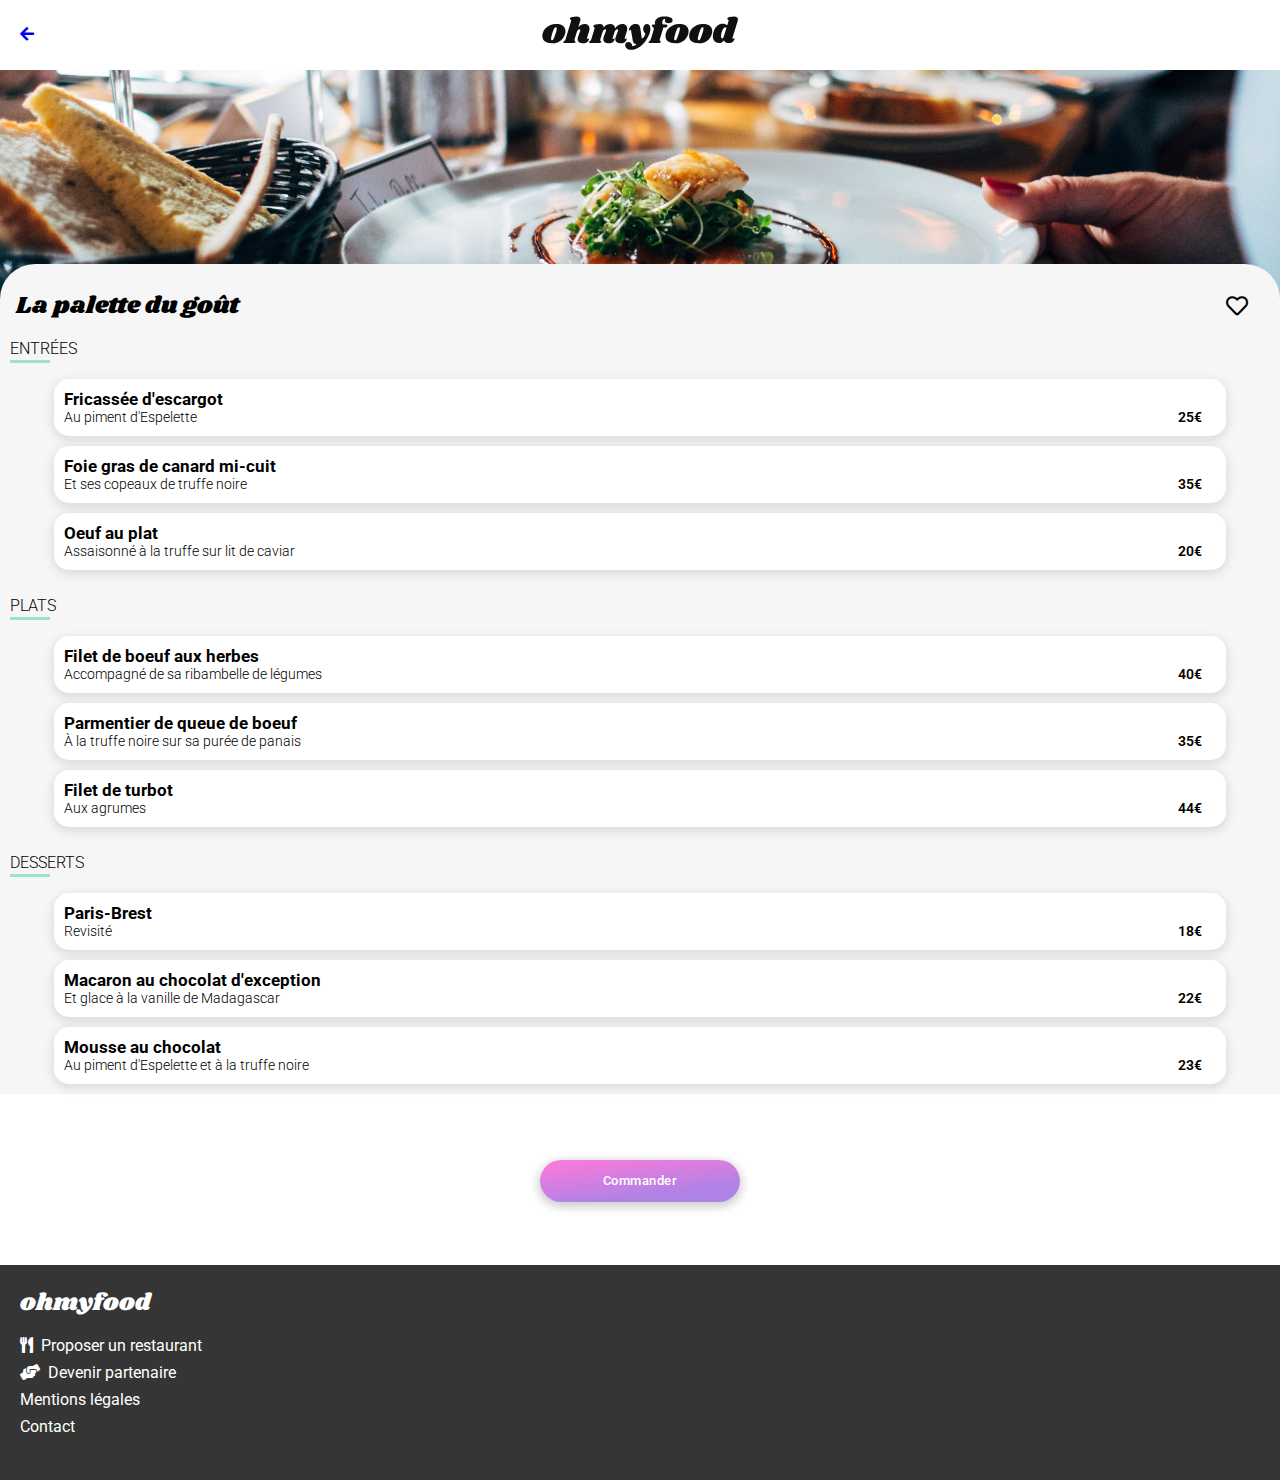
==== restaurant1.html @ 38c3a209 "static html/css done" ====
<!DOCTYPE html>
<html lang="fr">
<head>
    <meta charset="UTF-8">
    <meta http-equiv="X-UA-Compatible" content="IE=edge">
    <meta name="viewport" content="width=device-width, initial-scale=1.0">
    <link href="style.css" rel="stylesheet"> 
    <link href="fontawesome/css/all.css" rel="stylesheet">
    <link rel="preconnect" href="https://fonts.googleapis.com">
    <link rel="preconnect" href="https://fonts.gstatic.com" crossorigin>
    <link href="https://fonts.googleapis.com/css2?family=Roboto:ital,wght@0,100;0,300;0,400;0,500;0,700;0,900;1,100;1,300;1,400;1,500;1,700;1,900&display=swap" rel="stylesheet">
    <link rel="preconnect" href="https://fonts.googleapis.com">
    <link rel="preconnect" href="https://fonts.gstatic.com" crossorigin>
    <link href="https://fonts.googleapis.com/css2?family=Shrikhand&display=swap" rel="stylesheet">
    <title>La palette du goût</title>
</head>
<body>
    <header class="header-restaurants">
        <a href="index.html"><i class="fas fa-arrow-left"></i></a>
        <img class="header__logo" src="logo/ohmyfood@2x.svg" alt="logo de Ohmyfood!">
    </header>
        <section class="restaurant-menu">
            <img class="restaurant-menu__img" src="img/jay-wennington-N_Y88TWmGwA-unsplash.jpg" alt="">
            <div class="restaurant-menu__body">
                <div class="restaurant-menu__header">
                    <h2 class="restaurant-name-font">La palette du goût</h2>
                    <i class="far fa-heart"></i>
                </div>
                <div class="restaurant-menu__categorie">
                    <h2>Entrées</h2>
                </div>
                <div class="restaurant-menu__content-layout">
                    <div class="restaurant-menu__item">
                        <div class="restaurant-menu__item__layout">
                            <h2>Fricassée d'escargot</h2>
                            <p>Au piment d'Espelette </p>
                        </div>
                        <p class="item-price">25€</p>
                    </div>
                    <div class="restaurant-menu__item">
                        <div class="restaurant-menu__item__layout">
                            <h2>Foie gras de canard mi-cuit</h2>
                            <p>Et ses copeaux de truffe noire</p>
                        </div>
                        <p class="item-price">35€</p>
                    </div>
                    <div class="restaurant-menu__item">
                        <div class="restaurant-menu__item__layout">
                            <h2>Oeuf au plat</h2>
                            <p>Assaisonné à la truffe sur lit de caviar</p>
                        </div>
                        <p class="item-price">20€</p>
                    </div>
                </div>
                <div class="restaurant-menu__categorie">
                    <h2>Plats</h2>
                </div>
                <div class="restaurant-menu__content-layout">
                    <div class="restaurant-menu__item">
                        <div class="restaurant-menu__item__layout">
                            <h2>Filet de boeuf aux herbes</h2>
                            <p>Accompagné de sa ribambelle de légumes</p>
                        </div>
                        <p class="item-price">40€</p>
                    </div>
                    <div class="restaurant-menu__item">
                        <div class="restaurant-menu__item__layout">
                            <h2>Parmentier de queue de boeuf</h2>
                            <p>À la truffe noire sur sa purée de panais</p>
                        </div>
                        <p class="item-price">35€</p>
                    </div>
                    <div class="restaurant-menu__item">
                        <div class="restaurant-menu__item__layout">
                            <h2>Filet de turbot</h2>
                            <p>Aux agrumes</p>
                        </div>
                        <p class="item-price">44€</p>
                    </div>
                </div>
                <div class="restaurant-menu__categorie">
                    <h2>Desserts</h2>
                </div>
                <div class="restaurant-menu__content-layout">
                    <div class="restaurant-menu__item">
                        <div class="restaurant-menu__item__layout">
                            <h2>Paris-Brest</h2>
                            <p>Revisité</p>
                        </div>
                        <p class="item-price">18€</p>
                    </div>
                    <div class="restaurant-menu__item">
                        <div class="restaurant-menu__item__layout">
                            <h2>Macaron au chocolat d'exception</h2>
                            <p>Et glace à la vanille de Madagascar</p>
                        </div>
                        <p class="item-price">22€</p>
                    </div>
                    <div class="restaurant-menu__item">
                        <div class="restaurant-menu__item__layout">
                            <h2>Mousse au chocolat</h2>
                            <p>Au piment d'Espelette et à la truffe noire</p>
                        </div>
                        <p class="item-price">23€</p>
                    </div>
                </div>
            </div>
        </section>
        <div class="command-button">
            <button class="explore__button" name="button">Commander</button>
        </div>

    <footer>
       <h2 class="restaurant-name-font">ohmyfood</h2>
        <ul>
            <li><i class="fas fa-utensils"></i>Proposer un restaurant</li>
            <li><i class="fas fa-hands-helping"></i>Devenir partenaire</li>
            <li>Mentions légales</li>
            <li>Contact</li>
        </ul>
    </footer>
</body>
</html>
---- style.css ----
body {
  margin: 0;
  font-family: 'Roboto', sans-serif;
}

a {
  text-decoration: none;
}

h1, h2, h3, h4, p {
  margin: 0;
  padding: 0;
}

header {
  position: relative;
  text-align: center;
  padding: 1rem;
}

.fa-arrow-left {
  position: absolute;
  left: 20px;
  top: 26px;
}

.explore {
  background: #f6f6f6;
  text-align: center;
}

.explore__localisation {
  background: #eaeaea;
  box-shadow: inset 0px 28px 15px -30px rgba(0, 0, 0, 0.4);
  display: flex;
  justify-content: center;
  align-items: baseline;
  color: #353535;
}

.explore__localisation > p {
  font-weight: 600;
  padding: 1rem;
}

.explore__body {
  padding: 2em;
}

.explore__body > h2 {
  font-weight: 800;
  font-size: 1.8rem;
  margin-bottom: 1rem;
}

.explore__body > p {
  margin-bottom: 2rem;
  font-weight: 300;
}

.explore__button {
  background: linear-gradient(173deg, #ff79da 0%, rgba(147, 86, 220, 0.738471) 75%);
  border-radius: 50px;
  border: 0;
  box-shadow: 0px 3px 10px 2px rgba(0, 0, 0, 0.2);
  padding: 1em 2em;
  color: white;
  font-family: inherit;
  font-weight: 500;
  margin-bottom: 1em;
  letter-spacing: 0.5px;
  min-width: 200px;
}

.fonctionnement {
  display: flex;
  flex-direction: column;
  align-items: flex-start;
  padding-left: 2em;
  padding-top: 2em;
  padding-bottom: 2em;
}

.fonctionnement > h2 {
  font-weight: 700;
  margin: 0;
}

.fonctionnement__button__layout {
  width: 90%;
}

.fonctionnement__button {
  position: relative;
  background: #f6f6f6;
  border-radius: 20px;
  box-shadow: 0px 3px 10px 2px rgba(0, 0, 0, 0.1);
  display: flex;
  justify-content: space-evenly;
  align-items: center;
  margin: 1.5rem auto;
  padding: 1em;
  font-weight: 600;
}

.fonctionnement__button::before {
  content: "2";
  position: absolute;
  left: -10px;
  background: #9356DC;
  height: 20px;
  width: 20px;
  border-radius: 20px;
  text-align: center;
  color: white;
  font-size: 0.9rem;
}

.fonctionnement__button > .fas {
  color: #7e7e7e;
}

.fonctionnement__button:hover {
  background: #f5edff;
}

.fonctionnement__button:hover .fas {
  color: #9356DC;
}

.restaurants {
  display: flex;
  flex-direction: column;
  align-items: flex-start;
  padding-left: 2em;
  padding-top: 2em;
  padding-bottom: 2em;
  background: #f6f6f6;
}

.restaurants > h2 {
  margin-bottom: 1em;
}

.restaurants-card {
  background: white;
  border-radius: 15px;
  width: 90%;
  margin-bottom: 20px;
}

.restaurants-card__img {
  border-radius: 20px 20px 0px 0px;
  height: 150px;
  width: 100%;
  object-fit: cover;
}

.restaurants-card__body {
  display: flex;
  justify-content: space-between;
  align-items: center;
  padding: 0.8em;
  width: 100%;
}

.restaurants-card__body h2 {
  font-weight: 800;
  font-size: 1rem;
  margin-bottom: 3px;
}

.restaurants-card__body p {
  font-size: 0.9rem;
  font-weight: 300;
}

.restaurants-card__body > .far {
  font-size: 20px;
  padding-right: 2rem;
}

.restaurants-card-new {
  position: relative;
}

.restaurants-card-new::before {
  position: absolute;
  top: 15px;
  right: 15px;
  content: "Nouveau";
  background: #99e2d0;
  color: #008766;
  padding: 5px 10px;
  font-size: 13px;
  font-weight: 600;
}

.restaurant-name-font {
  font-family: 'Shrikhand', cursive;
  font-weight: 400;
}

footer {
  background-color: #353535;
  color: white;
  display: flex;
  flex-direction: column;
  padding: 20px;
}

footer .fas {
  padding-right: 0.5rem;
}

footer > ul {
  list-style: none;
  padding: 0;
}

footer > ul li {
  padding-bottom: 0.5rem;
}

.restaurant-menu__img {
  width: 100%;
  max-height: 240px;
  object-fit: cover;
}

.restaurant-menu__body {
  background: #f6f6f6;
  border-radius: 35px 35px 0px 0px;
  transform: translate(0px, -50px);
}

.restaurant-menu__header {
  display: flex;
  justify-content: space-between;
  align-items: center;
  padding: 1.5rem 1rem 1rem 1rem;
}

.restaurant-menu__header > i {
  font-size: 22px;
  margin-right: 1rem;
}

.restaurant-menu__categorie {
  padding-left: 10px;
  margin-bottom: 1rem;
  text-transform: uppercase;
}

.restaurant-menu__categorie > h2 {
  font-size: 16px;
  font-weight: 300;
}

.restaurant-menu__categorie::after {
  content: "";
  display: block;
  border-bottom: 3px solid #99e2d0;
  width: 2.5rem;
  margin-top: 2px;
}

.restaurant-menu__content-layout {
  display: flex;
  flex-direction: column;
  align-items: center;
  margin-bottom: 1em;
}

.restaurant-menu__item {
  font-size: 0.7rem;
  display: flex;
  justify-content: space-between;
  align-items: flex-end;
  padding: 10px;
  width: 90%;
  background: white;
  box-shadow: 0px 3px 10px 2px rgba(0, 0, 0, 0.1);
  margin-bottom: 10px;
  border-radius: 15px;
}

.restaurant-menu__item p {
  font-size: 0.9rem;
  font-weight: 300;
}

.restaurant-menu__item .item-price {
  margin-right: 1em;
  font-weight: 600;
}

.command-button {
  display: flex;
  align-items: center;
  justify-content: center;
  margin-bottom: 50px;
}
/*# sourceMappingURL=style.css.map */
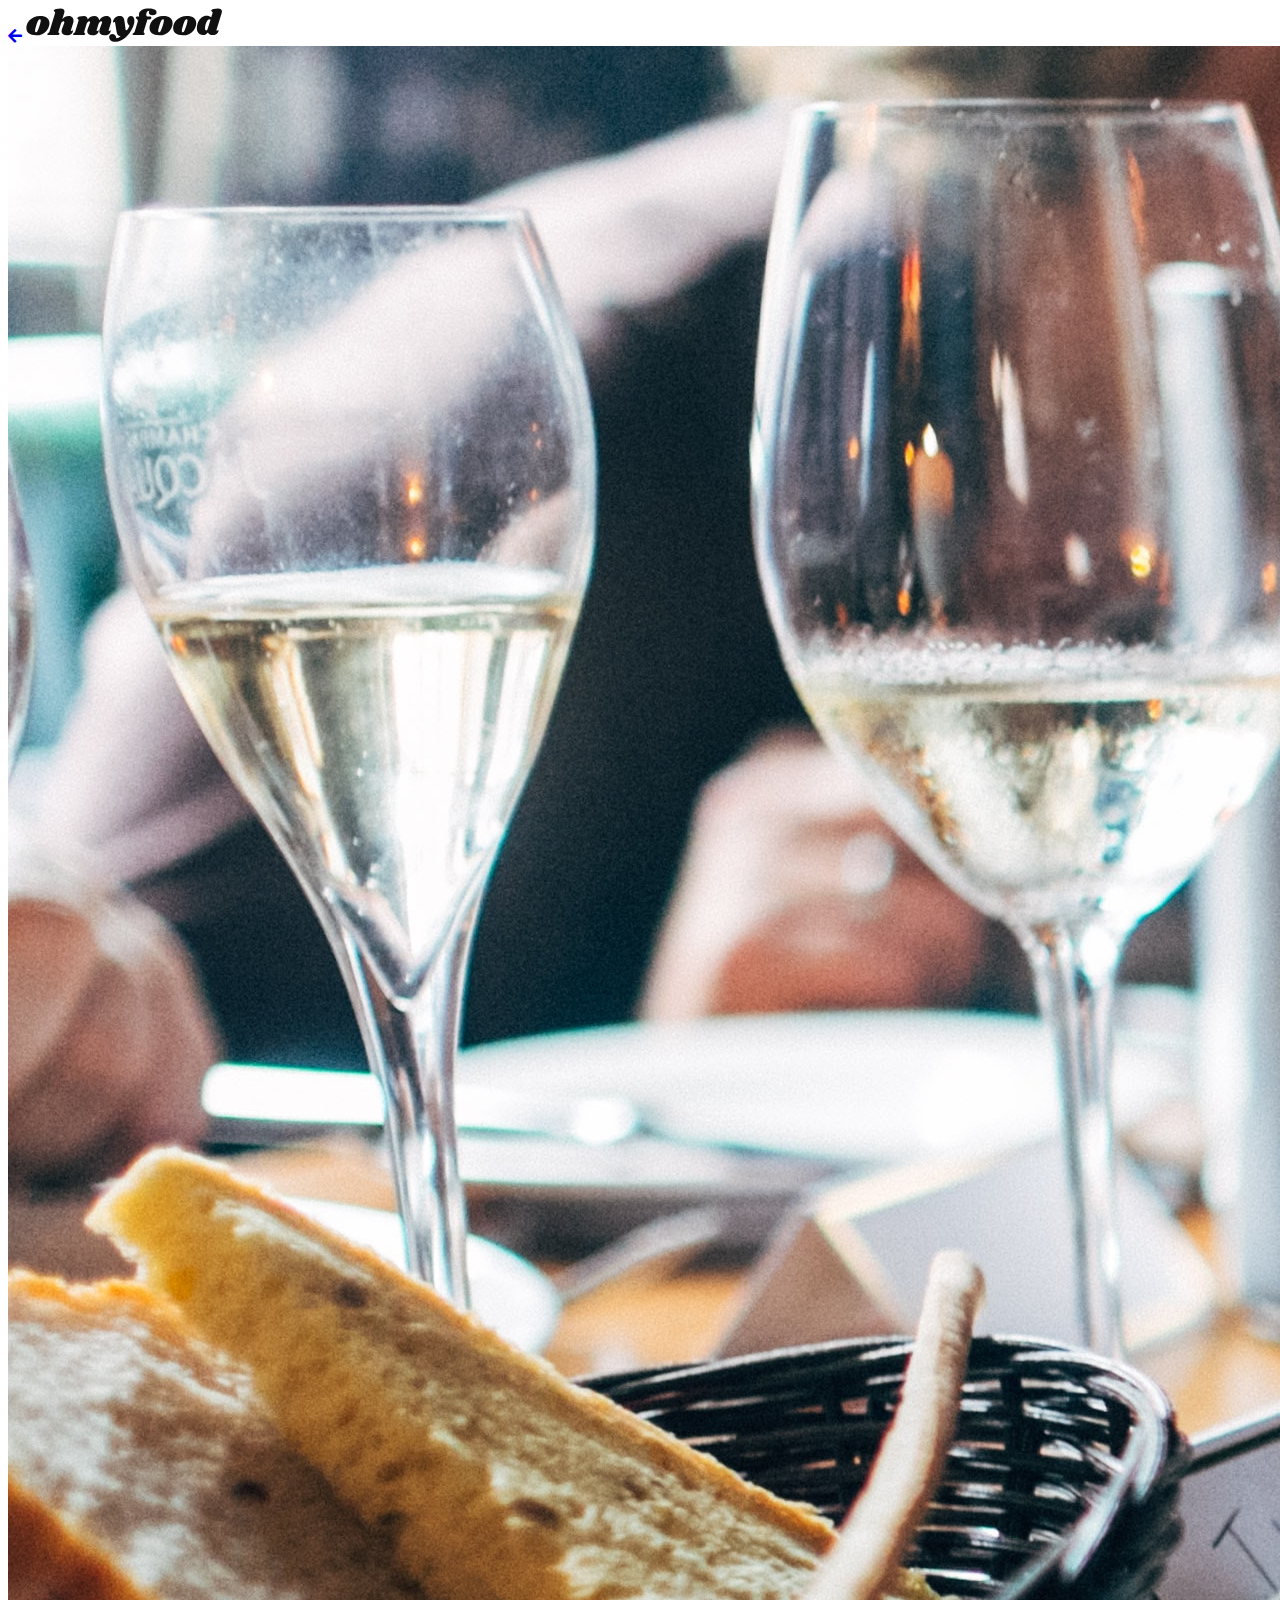
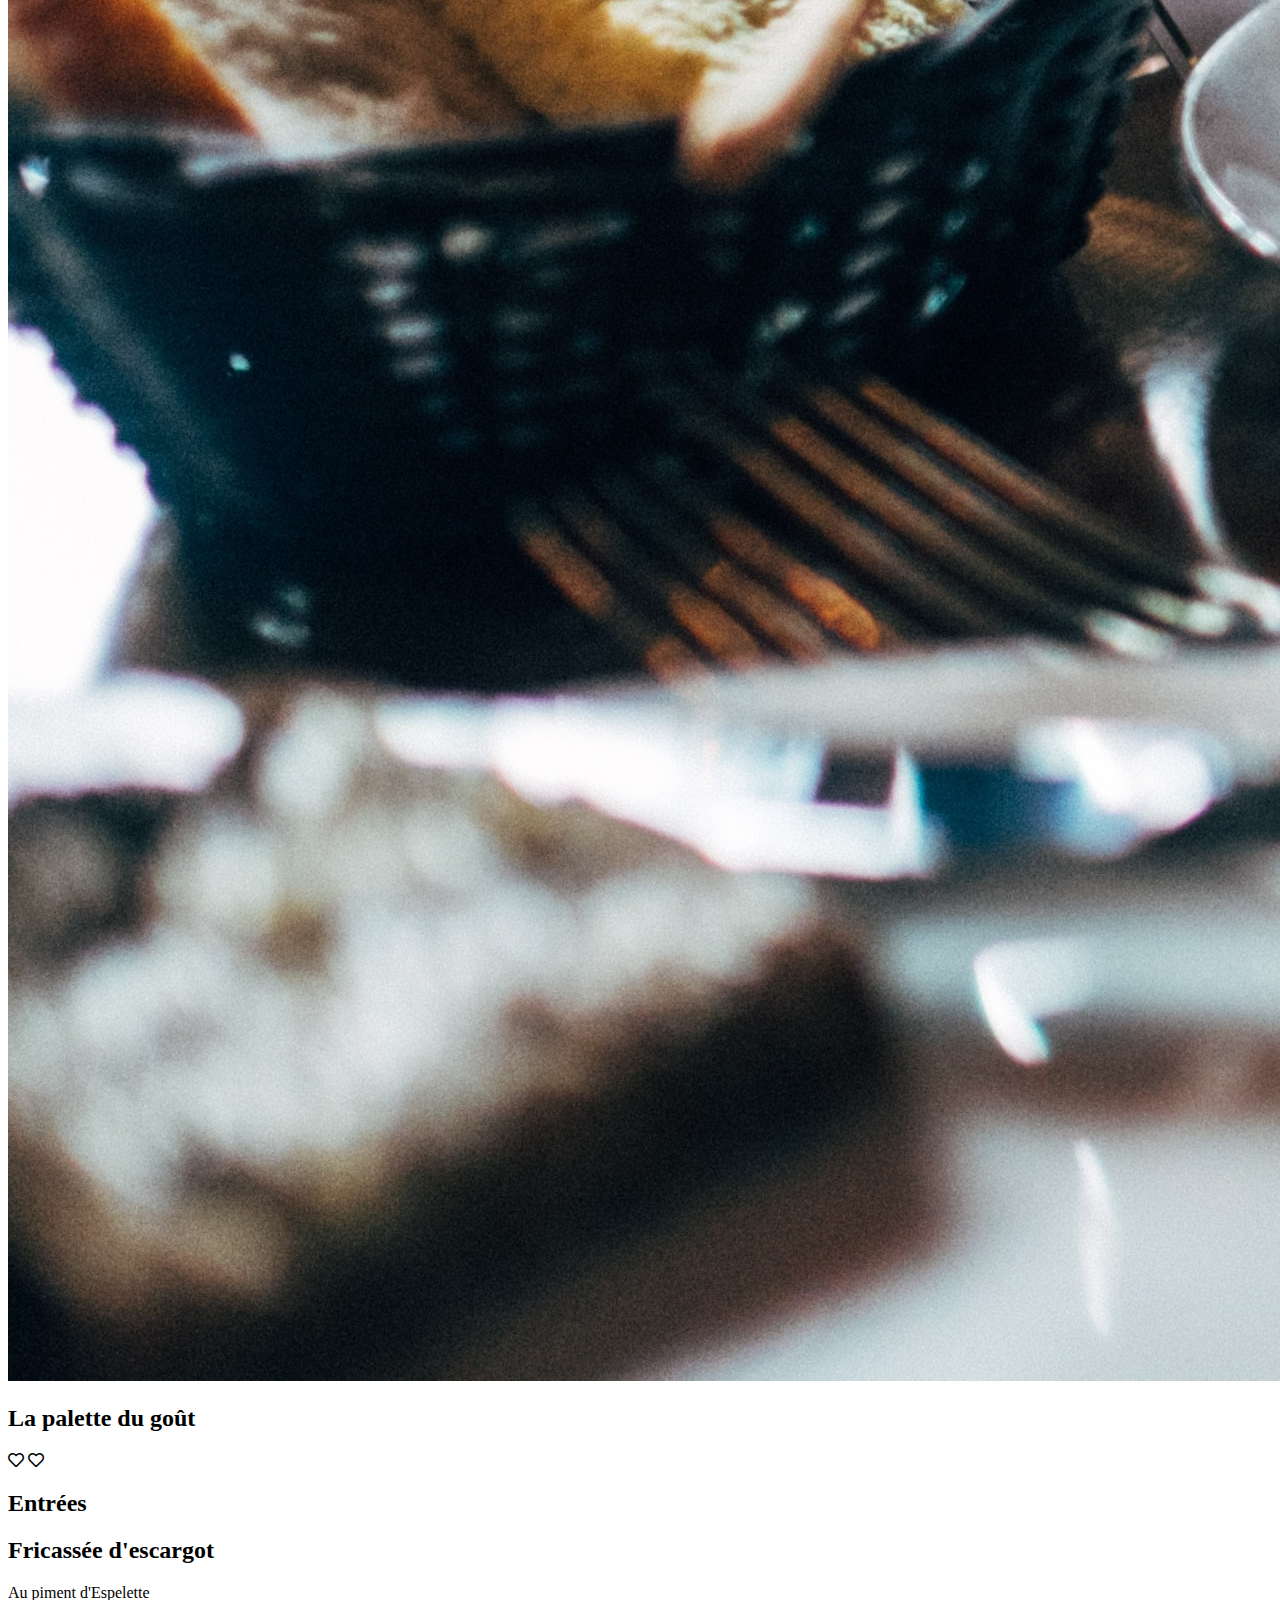
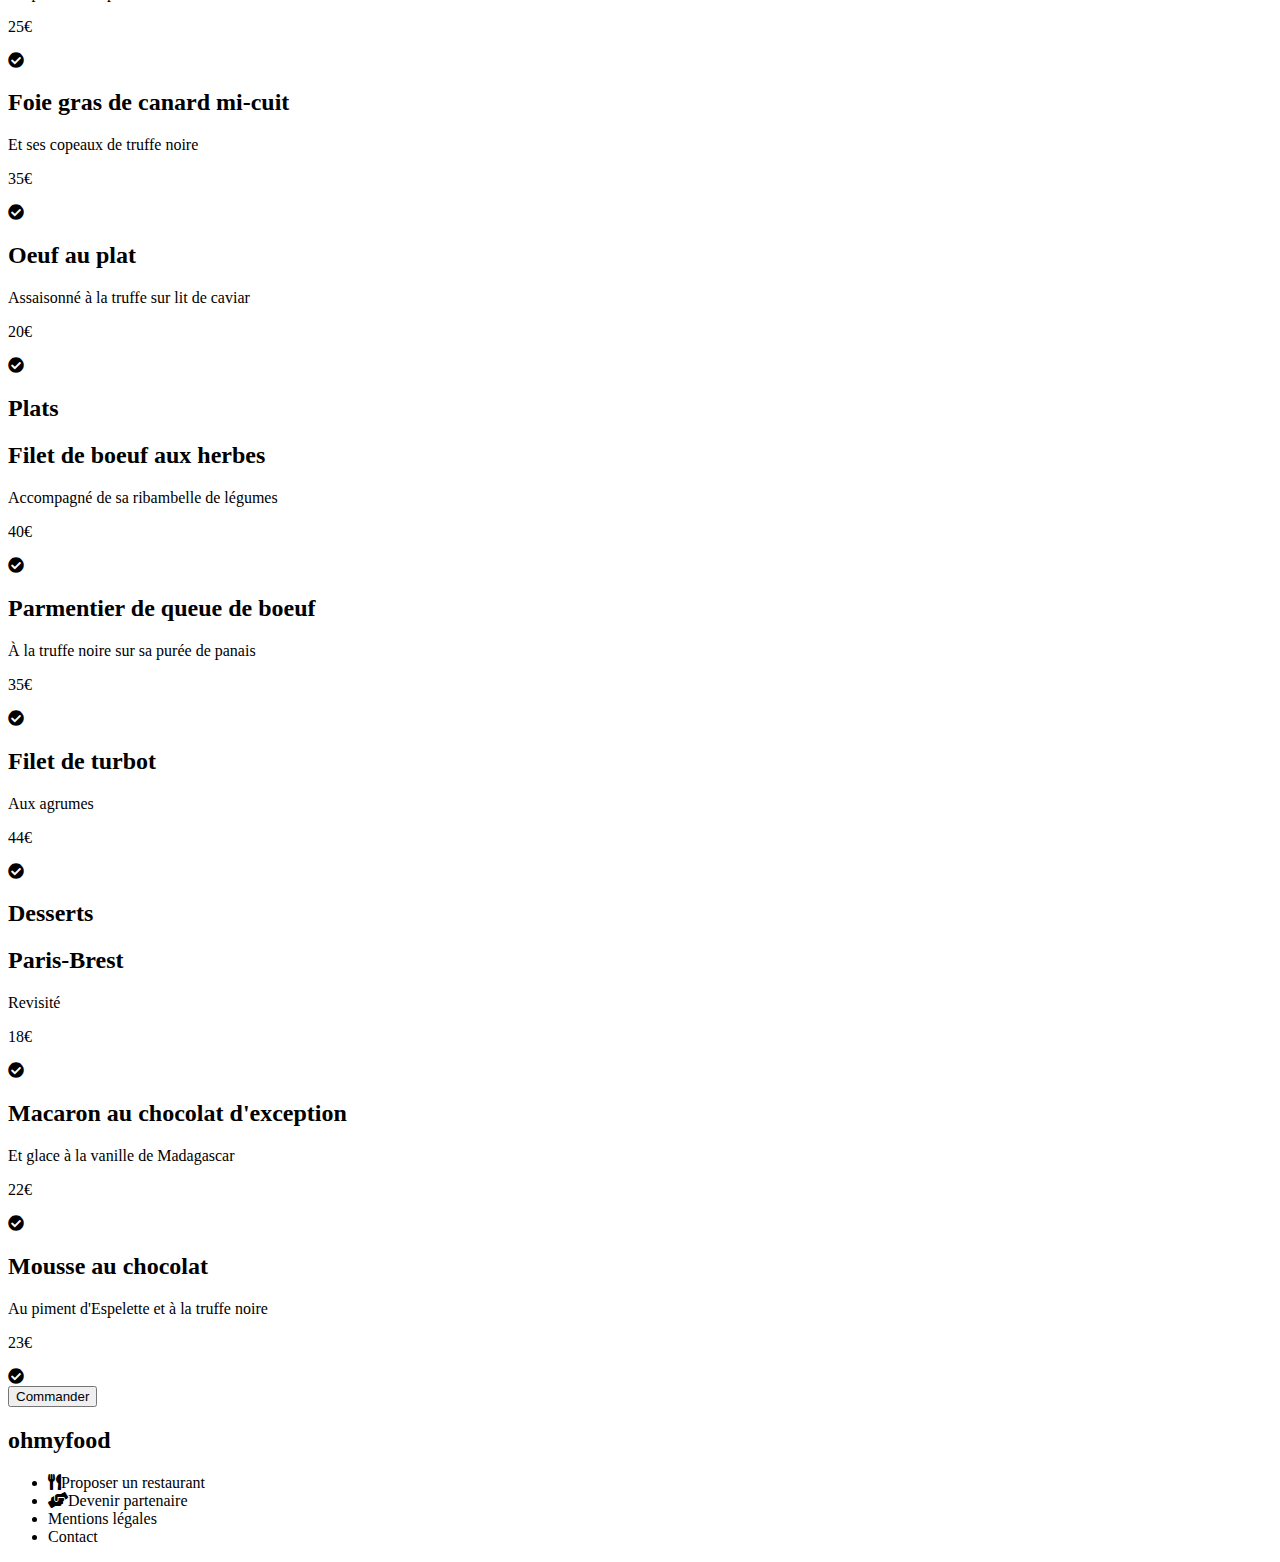
==== commit 4f820a08: "différentes animations terminées" ====
--- a/restaurant1.html
+++ b/restaurant1.html
@@ -4,7 +4,7 @@
     <meta charset="UTF-8">
     <meta http-equiv="X-UA-Compatible" content="IE=edge">
     <meta name="viewport" content="width=device-width, initial-scale=1.0">
-    <link href="style.css" rel="stylesheet"> 
+    <link href="sass/style.css" rel="stylesheet"> 
     <link href="fontawesome/css/all.css" rel="stylesheet">
     <link rel="preconnect" href="https://fonts.googleapis.com">
     <link rel="preconnect" href="https://fonts.gstatic.com" crossorigin>
@@ -20,11 +20,12 @@
         <img class="header__logo" src="logo/ohmyfood@2x.svg" alt="logo de Ohmyfood!">
     </header>
         <section class="restaurant-menu">
-            <img class="restaurant-menu__img" src="img/jay-wennington-N_Y88TWmGwA-unsplash.jpg" alt="">
+            <img class="restaurant-menu__img" src="img/jay-wennington-N_Y88TWmGwA-unsplash.jpg" alt="Photo d'un plat de La palette du goût">
             <div class="restaurant-menu__body">
                 <div class="restaurant-menu__header">
                     <h2 class="restaurant-name-font">La palette du goût</h2>
-                    <i class="far fa-heart"></i>
+                    <i class="far fa-heart fa-heart__menu fa-heart__menu--gradiant "></i>
+                    <i class="far fa-heart fa-heart__menu fa-heart__menu--contour"></i>
                 </div>
                 <div class="restaurant-menu__categorie">
                     <h2>Entrées</h2>
@@ -33,23 +34,26 @@
                     <div class="restaurant-menu__item">
                         <div class="restaurant-menu__item__layout">
                             <h2>Fricassée d'escargot</h2>
-                            <p>Au piment d'Espelette </p>
+                            <p class="item-info">Au piment d'Espelette </p>
                         </div>
                         <p class="item-price">25€</p>
+                        <div class="restaurant-menu__item__slider"><i class="fas fa-check-circle"></i></div>
                     </div>
                     <div class="restaurant-menu__item">
                         <div class="restaurant-menu__item__layout">
                             <h2>Foie gras de canard mi-cuit</h2>
-                            <p>Et ses copeaux de truffe noire</p>
+                            <p class="item-info">Et ses copeaux de truffe noire</p>
                         </div>
                         <p class="item-price">35€</p>
+                        <div class="restaurant-menu__item__slider"><i class="fas fa-check-circle"></i></div>
                     </div>
                     <div class="restaurant-menu__item">
                         <div class="restaurant-menu__item__layout">
                             <h2>Oeuf au plat</h2>
-                            <p>Assaisonné à la truffe sur lit de caviar</p>
+                            <p class="item-info">Assaisonné à la truffe sur lit de caviar</p>
                         </div>
                         <p class="item-price">20€</p>
+                        <div class="restaurant-menu__item__slider"><i class="fas fa-check-circle"></i></div>
                     </div>
                 </div>
                 <div class="restaurant-menu__categorie">
@@ -59,23 +63,26 @@
                     <div class="restaurant-menu__item">
                         <div class="restaurant-menu__item__layout">
                             <h2>Filet de boeuf aux herbes</h2>
-                            <p>Accompagné de sa ribambelle de légumes</p>
+                            <p class="item-info">Accompagné de sa ribambelle de légumes</p>
                         </div>
                         <p class="item-price">40€</p>
+                        <div class="restaurant-menu__item__slider"><i class="fas fa-check-circle"></i></div>
                     </div>
                     <div class="restaurant-menu__item">
                         <div class="restaurant-menu__item__layout">
                             <h2>Parmentier de queue de boeuf</h2>
-                            <p>À la truffe noire sur sa purée de panais</p>
+                            <p class="item-info">À la truffe noire sur sa purée de panais</p>
                         </div>
                         <p class="item-price">35€</p>
+                        <div class="restaurant-menu__item__slider"><i class="fas fa-check-circle"></i></div>
                     </div>
                     <div class="restaurant-menu__item">
                         <div class="restaurant-menu__item__layout">
                             <h2>Filet de turbot</h2>
-                            <p>Aux agrumes</p>
+                            <p class="item-info">Aux agrumes</p>
                         </div>
                         <p class="item-price">44€</p>
+                        <div class="restaurant-menu__item__slider"><i class="fas fa-check-circle"></i></div>
                     </div>
                 </div>
                 <div class="restaurant-menu__categorie">
@@ -85,29 +92,32 @@
                     <div class="restaurant-menu__item">
                         <div class="restaurant-menu__item__layout">
                             <h2>Paris-Brest</h2>
-                            <p>Revisité</p>
+                            <p class="item-info">Revisité</p>
                         </div>
                         <p class="item-price">18€</p>
+                        <div class="restaurant-menu__item__slider"><i class="fas fa-check-circle"></i></div>
                     </div>
                     <div class="restaurant-menu__item">
                         <div class="restaurant-menu__item__layout">
                             <h2>Macaron au chocolat d'exception</h2>
-                            <p>Et glace à la vanille de Madagascar</p>
+                            <p class="item-info">Et glace à la vanille de Madagascar</p>
                         </div>
                         <p class="item-price">22€</p>
+                        <div class="restaurant-menu__item__slider"><i class="fas fa-check-circle"></i></div>
                     </div>
                     <div class="restaurant-menu__item">
                         <div class="restaurant-menu__item__layout">
                             <h2>Mousse au chocolat</h2>
-                            <p>Au piment d'Espelette et à la truffe noire</p>
+                            <p class="item-info">Au piment d'Espelette et à la truffe noire</p>
                         </div>
                         <p class="item-price">23€</p>
+                        <div class="restaurant-menu__item__slider"><i class="fas fa-check-circle"></i></div>
                     </div>
                 </div>
             </div>
         </section>
-        <div class="command-button">
-            <button class="explore__button" name="button">Commander</button>
+        <div class="command-button-container">
+            <button class="main-button" name="button">Commander</button>
         </div>
 
     <footer>
